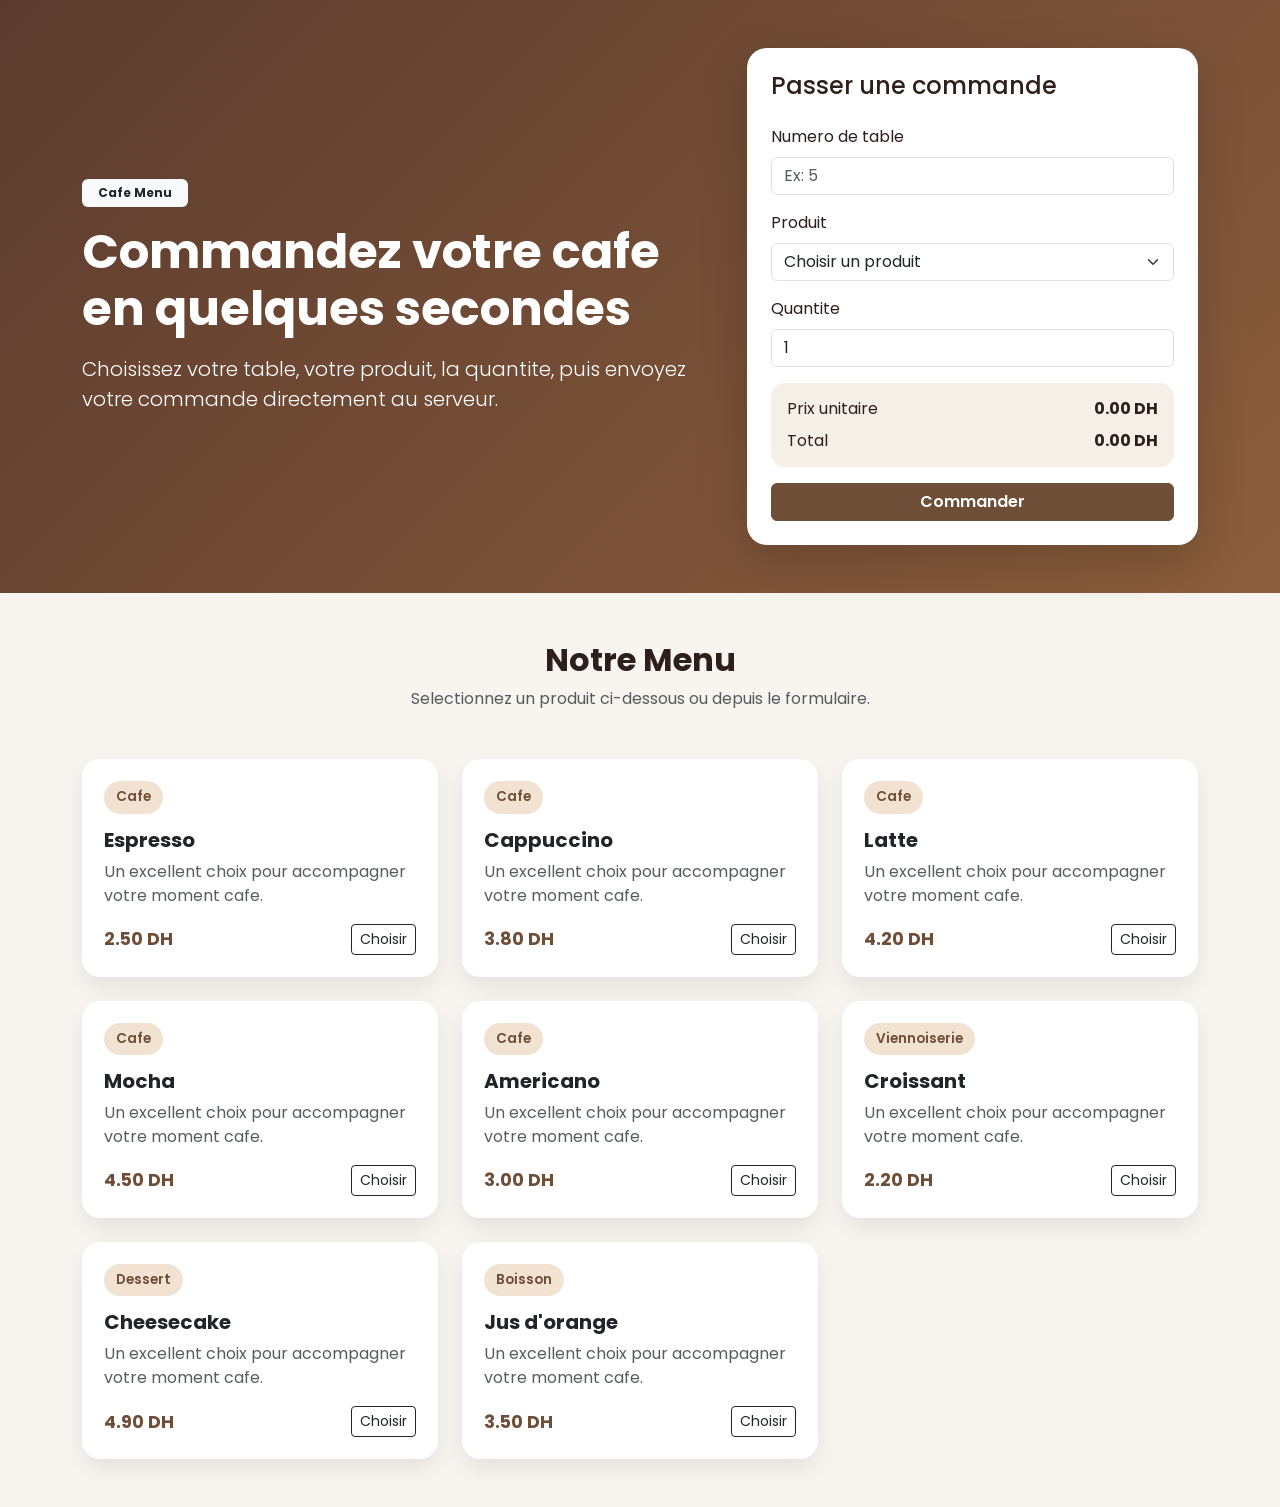
==== menu-site/index.html @ a9805c53 "feat: Add mobile app for cafe ordering system with API integration - Implemented ApiService for hand" ====
<!DOCTYPE html>
<html lang="fr">
<head>
  <meta charset="UTF-8" />
  <meta name="viewport" content="width=device-width, initial-scale=1.0" />
  <title>Cafe Menu</title>
  <link rel="preconnect" href="https://fonts.googleapis.com" />
  <link rel="preconnect" href="https://fonts.gstatic.com" crossorigin />
  <link href="https://fonts.googleapis.com/css2?family=Poppins:wght@400;500;600;700&display=swap" rel="stylesheet" />
  <link href="https://cdn.jsdelivr.net/npm/bootstrap@5.3.3/dist/css/bootstrap.min.css" rel="stylesheet" />
  <link rel="stylesheet" href="style.css" />
</head>
<body>
  <header class="hero-section text-white">
    <div class="container py-5">
      <div class="row align-items-center g-4">
        <div class="col-lg-7">
          <span class="badge bg-light text-dark px-3 py-2 mb-3">Cafe Menu</span>
          <h1 class="display-5 fw-bold mb-3">Commandez votre cafe en quelques secondes</h1>
          <p class="lead mb-0">
            Choisissez votre table, votre produit, la quantite, puis envoyez votre commande directement au serveur.
          </p>
        </div>
        <div class="col-lg-5">
          <div class="order-box shadow-lg">
            <h2 class="h4 mb-4">Passer une commande</h2>

            <form id="orderForm">
              <div class="mb-3">
                <label for="tableNumber" class="form-label">Numero de table</label>
                <input
                  type="number"
                  id="tableNumber"
                  class="form-control"
                  min="1"
                  placeholder="Ex: 5"
                  required
                />
              </div>

              <div class="mb-3">
                <label for="productSelect" class="form-label">Produit</label>
                <select id="productSelect" class="form-select" required>
                  <option value="">Choisir un produit</option>
                </select>
              </div>

              <div class="mb-3">
                <label for="quantity" class="form-label">Quantite</label>
                <input
                  type="number"
                  id="quantity"
                  class="form-control"
                  min="1"
                  value="1"
                  required
                />
              </div>

              <div class="summary-box mb-3">
                <div class="d-flex justify-content-between">
                  <span>Prix unitaire</span>
                  <strong id="unitPrice">0.00 DH</strong>
                </div>
                <div class="d-flex justify-content-between mt-2">
                  <span>Total</span>
                  <strong id="totalPrice">0.00 DH</strong>
                </div>
              </div>

              <button type="submit" id="submitBtn" class="btn btn-coffee w-100">
                Commander
              </button>
            </form>

            <div id="messageBox" class="alert mt-3 d-none" role="alert"></div>
          </div>
        </div>
      </div>
    </div>
  </header>

  <main class="py-5">
    <section class="container">
      <div class="text-center mb-5">
        <h2 class="fw-bold">Notre Menu</h2>
        <p class="text-muted">Selectionnez un produit ci-dessous ou depuis le formulaire.</p>
      </div>

      <div class="row g-4" id="menuContainer"></div>
    </section>
  </main>

  <script src="script.js"></script>
</body>
</html>
---- menu-site/style.css ----
body {
  font-family: 'Poppins', sans-serif;
  background: #f8f5f1;
  color: #2d1f1a;
}

.hero-section {
  background: linear-gradient(135deg, #5c3b2e, #8b5e3c);
}

.order-box {
  background: #ffffff;
  color: #2d1f1a;
  border-radius: 20px;
  padding: 24px;
}

.btn-coffee {
  background-color: #6f4e37;
  border-color: #6f4e37;
  color: #fff;
  font-weight: 600;
}

.btn-coffee:hover {
  background-color: #5c4030;
  border-color: #5c4030;
  color: #fff;
}

.summary-box {
  background: #f6efe8;
  border-radius: 14px;
  padding: 14px 16px;
}

.menu-card {
  border: none;
  border-radius: 18px;
  overflow: hidden;
  box-shadow: 0 10px 25px rgba(0, 0, 0, 0.08);
  transition: transform 0.2s ease, box-shadow 0.2s ease;
  height: 100%;
}

.menu-card:hover {
  transform: translateY(-5px);
  box-shadow: 0 14px 30px rgba(0, 0, 0, 0.12);
}

.menu-card .card-body {
  padding: 22px;
}

.menu-price {
  color: #6f4e37;
  font-weight: 700;
  font-size: 1.1rem;
}

.menu-badge {
  background: #f1e2d2;
  color: #6f4e37;
  font-weight: 600;
  border-radius: 999px;
  padding: 6px 12px;
  font-size: 0.85rem;
  display: inline-block;
  margin-bottom: 14px;
}

@media (max-width: 991.98px) {
  .hero-section .display-5 {
    font-size: 2.2rem;
  }
}

@media (max-width: 575.98px) {
  .order-box {
    padding: 18px;
  }

  .hero-section .display-5 {
    font-size: 1.8rem;
  }
}
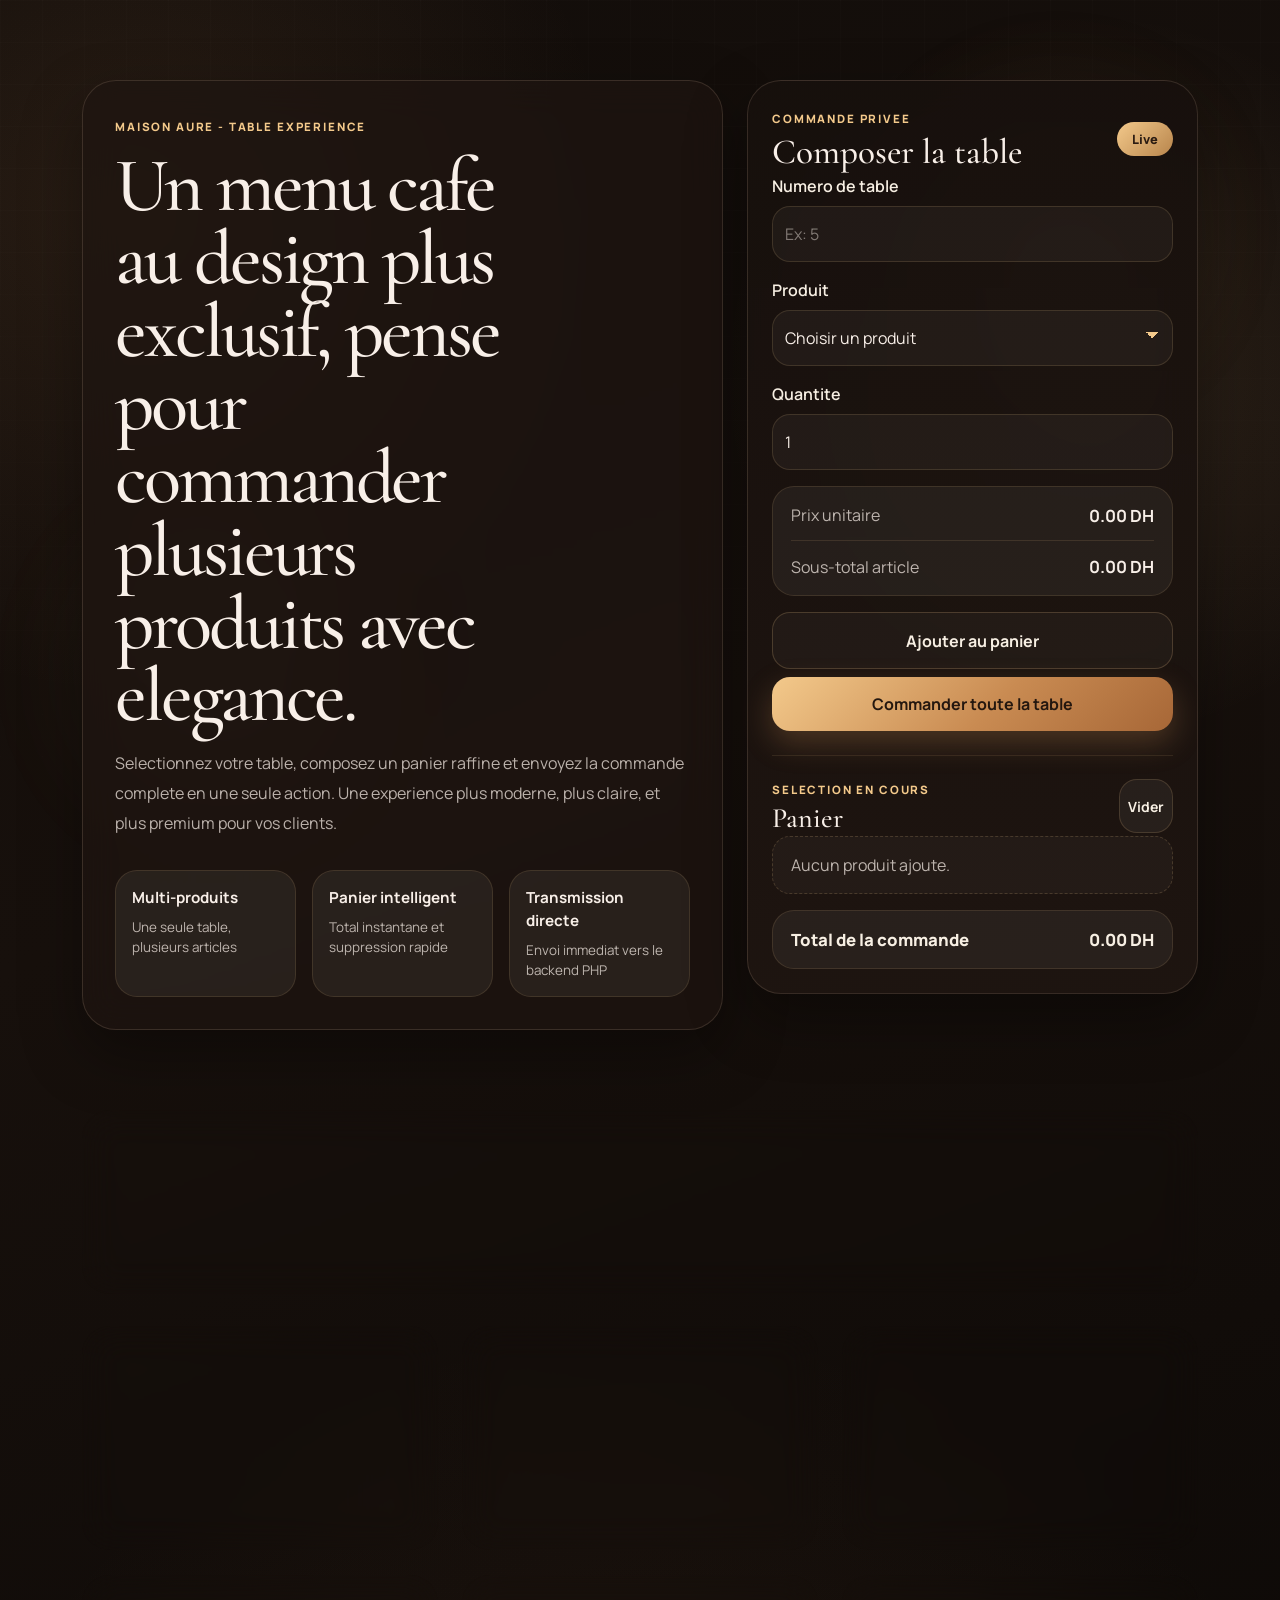
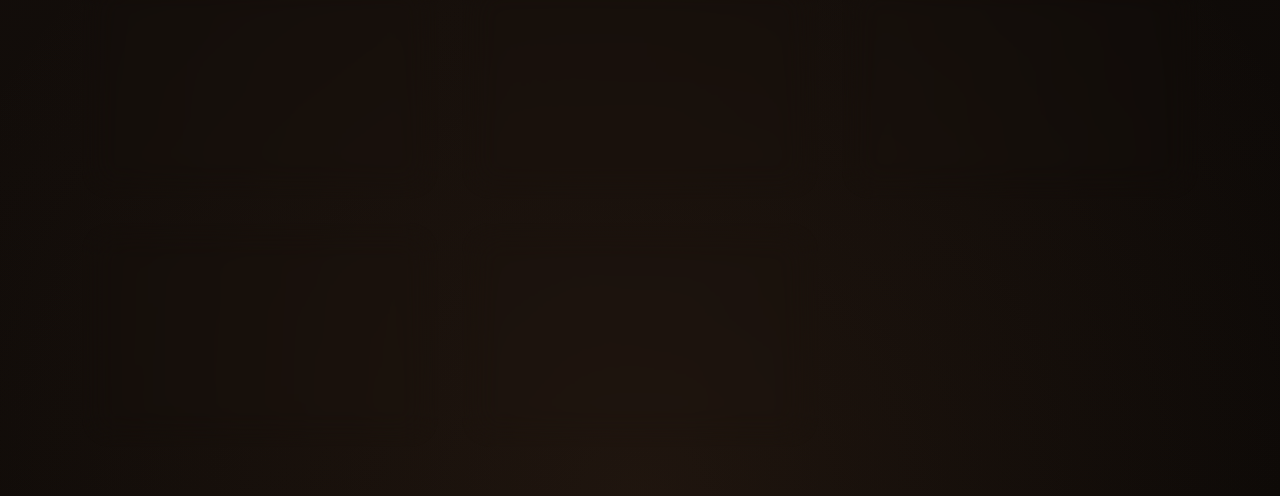
==== commit e05af1b9: "feat: Enhance cafe ordering system with cart functionality and order details screen" ====
--- a/menu-site/index.html
+++ b/menu-site/index.html
@@ -3,88 +3,144 @@
 <head>
   <meta charset="UTF-8" />
   <meta name="viewport" content="width=device-width, initial-scale=1.0" />
-  <title>Cafe Menu</title>
+  <title>Maison Aure | Cafe Menu</title>
   <link rel="preconnect" href="https://fonts.googleapis.com" />
   <link rel="preconnect" href="https://fonts.gstatic.com" crossorigin />
-  <link href="https://fonts.googleapis.com/css2?family=Poppins:wght@400;500;600;700&display=swap" rel="stylesheet" />
+  <link href="https://fonts.googleapis.com/css2?family=Manrope:wght@400;500;600;700;800&family=Cormorant+Garamond:wght@500;600;700&display=swap" rel="stylesheet" />
   <link href="https://cdn.jsdelivr.net/npm/bootstrap@5.3.3/dist/css/bootstrap.min.css" rel="stylesheet" />
   <link rel="stylesheet" href="style.css" />
 </head>
 <body>
-  <header class="hero-section text-white">
-    <div class="container py-5">
-      <div class="row align-items-center g-4">
-        <div class="col-lg-7">
-          <span class="badge bg-light text-dark px-3 py-2 mb-3">Cafe Menu</span>
-          <h1 class="display-5 fw-bold mb-3">Commandez votre cafe en quelques secondes</h1>
-          <p class="lead mb-0">
-            Choisissez votre table, votre produit, la quantite, puis envoyez votre commande directement au serveur.
-          </p>
+  <div class="page-backdrop"></div>
+  <div class="glow glow-one"></div>
+  <div class="glow glow-two"></div>
+
+  <main class="site-shell">
+    <section class="hero-block container py-5 py-xl-6">
+      <div class="row g-4 align-items-start">
+        <div class="col-xl-7">
+          <div class="hero-copy reveal-card">
+            <span class="eyebrow">Maison Aure - Table Experience</span>
+            <h1 class="hero-title">Un menu cafe au design plus exclusif, pense pour commander plusieurs produits avec elegance.</h1>
+            <p class="hero-text">
+              Selectionnez votre table, composez un panier raffine et envoyez la commande complete en une seule action. Une experience plus moderne, plus claire, et plus premium pour vos clients.
+            </p>
+            <div class="hero-metrics">
+              <div class="metric-pill">
+                <strong>Multi-produits</strong>
+                <span>Une seule table, plusieurs articles</span>
+              </div>
+              <div class="metric-pill">
+                <strong>Panier intelligent</strong>
+                <span>Total instantane et suppression rapide</span>
+              </div>
+              <div class="metric-pill">
+                <strong>Transmission directe</strong>
+                <span>Envoi immediat vers le backend PHP</span>
+              </div>
+            </div>
+          </div>
         </div>
-        <div class="col-lg-5">
-          <div class="order-box shadow-lg">
-            <h2 class="h4 mb-4">Passer une commande</h2>
 
-            <form id="orderForm">
-              <div class="mb-3">
+        <div class="col-xl-5">
+          <aside class="order-panel reveal-card">
+            <div class="panel-topbar">
+              <div>
+                <p class="panel-kicker mb-1">Commande privee</p>
+                <h2 class="panel-title mb-0">Composer la table</h2>
+              </div>
+              <span class="service-badge">Live</span>
+            </div>
+
+            <form id="orderForm" class="order-form">
+              <div class="field-shell mb-3">
                 <label for="tableNumber" class="form-label">Numero de table</label>
                 <input
                   type="number"
                   id="tableNumber"
-                  class="form-control"
+                  class="form-control luxe-control"
                   min="1"
                   placeholder="Ex: 5"
                   required
                 />
               </div>
 
-              <div class="mb-3">
+              <div class="field-shell mb-3">
                 <label for="productSelect" class="form-label">Produit</label>
-                <select id="productSelect" class="form-select" required>
+                <select id="productSelect" class="form-select luxe-control" required>
                   <option value="">Choisir un produit</option>
                 </select>
               </div>
 
-              <div class="mb-3">
+              <div class="field-shell mb-3">
                 <label for="quantity" class="form-label">Quantite</label>
                 <input
                   type="number"
                   id="quantity"
-                  class="form-control"
+                  class="form-control luxe-control"
                   min="1"
                   value="1"
                   required
                 />
               </div>
 
-              <div class="summary-box mb-3">
-                <div class="d-flex justify-content-between">
+              <div class="pricing-panel mb-3">
+                <div class="pricing-row">
                   <span>Prix unitaire</span>
                   <strong id="unitPrice">0.00 DH</strong>
                 </div>
-                <div class="d-flex justify-content-between mt-2">
-                  <span>Total</span>
-                  <strong id="totalPrice">0.00 DH</strong>
+                <div class="pricing-row highlight">
+                  <span>Sous-total article</span>
+                  <strong id="linePrice">0.00 DH</strong>
                 </div>
               </div>
 
-              <button type="submit" id="submitBtn" class="btn btn-coffee w-100">
-                Commander
-              </button>
+              <div class="d-grid gap-2">
+                <button type="button" id="addToCartBtn" class="btn btn-add-cart w-100">
+                  Ajouter au panier
+                </button>
+                <button type="submit" id="submitBtn" class="btn btn-send-order w-100">
+                  Commander toute la table
+                </button>
+              </div>
             </form>
 
+            <div class="cart-shell mt-4">
+              <div class="cart-header">
+                <div>
+                  <p class="cart-label mb-1">Selection en cours</p>
+                  <h3 class="cart-title mb-0">Panier</h3>
+                </div>
+                <button type="button" id="clearCartBtn" class="btn btn-sm btn-light-clear">Vider</button>
+              </div>
+
+              <div id="cartItems" class="cart-items">
+                <p class="cart-empty mb-0">Aucun produit ajoute.</p>
+              </div>
+
+              <div class="pricing-panel mt-3 total-panel">
+                <div class="pricing-row total-row">
+                  <span>Total de la commande</span>
+                  <strong id="cartTotal">0.00 DH</strong>
+                </div>
+              </div>
+            </div>
+
             <div id="messageBox" class="alert mt-3 d-none" role="alert"></div>
-          </div>
+          </aside>
         </div>
       </div>
-    </div>
-  </header>
+    </section>
 
-  <main class="py-5">
-    <section class="container">
-      <div class="text-center mb-5">
-        <h2 class="fw-bold">Notre Menu</h2>
-        <p class="text-muted">Selectionnez un produit ci-dessous ou depuis le formulaire.</p>
+    <section class="menu-section container pb-5 pb-xl-6">
+      <div class="section-head reveal-card">
+        <div>
+          <span class="section-eyebrow">Collection signature</span>
+          <h2 class="section-title">Un menu plus net, plus premium, plus appetissant</h2>
+        </div>
+        <p class="section-copy mb-0">
+          Cliquez sur un article pour le preselectionner dans le panneau de commande, ajustez la quantite, puis ajoutez-le au panier.
+        </p>
       </div>
 
       <div class="row g-4" id="menuContainer"></div>
--- a/menu-site/style.css
+++ b/menu-site/style.css
@@ -1,86 +1,496 @@
+:root {
+  --bg: #0f0b09;
+  --surface: rgba(30, 21, 17, 0.74);
+  --surface-strong: rgba(23, 16, 13, 0.9);
+  --surface-soft: rgba(255, 247, 239, 0.08);
+  --line: rgba(245, 214, 181, 0.14);
+  --text: #f8efe8;
+  --muted: rgba(248, 239, 232, 0.72);
+  --coffee: #8f5d3b;
+  --coffee-strong: #c28755;
+  --gold: #f3c98b;
+  --cream: #f7efe3;
+  --shadow: 0 24px 60px rgba(0, 0, 0, 0.35);
+}
+
+* {
+  box-sizing: border-box;
+}
+
+html,
 body {
-  font-family: 'Poppins', sans-serif;
-  background: #f8f5f1;
-  color: #2d1f1a;
-}
-
-.hero-section {
-  background: linear-gradient(135deg, #5c3b2e, #8b5e3c);
-}
-
-.order-box {
-  background: #ffffff;
-  color: #2d1f1a;
-  border-radius: 20px;
-  padding: 24px;
-}
-
-.btn-coffee {
-  background-color: #6f4e37;
-  border-color: #6f4e37;
-  color: #fff;
+  min-height: 100%;
+}
+
+body {
+  margin: 0;
+  font-family: 'Manrope', sans-serif;
+  color: var(--text);
+  background:
+    radial-gradient(circle at 10% 10%, rgba(194, 135, 85, 0.12), transparent 22%),
+    radial-gradient(circle at 85% 18%, rgba(243, 201, 139, 0.1), transparent 18%),
+    radial-gradient(circle at 50% 100%, rgba(143, 93, 59, 0.14), transparent 35%),
+    linear-gradient(160deg, #120d0a 0%, #17100c 38%, #0b0806 100%);
+}
+
+.page-backdrop {
+  position: fixed;
+  inset: 0;
+  background-image:
+    linear-gradient(rgba(255,255,255,0.018) 1px, transparent 1px),
+    linear-gradient(90deg, rgba(255,255,255,0.018) 1px, transparent 1px);
+  background-size: 42px 42px;
+  pointer-events: none;
+  mask-image: linear-gradient(to bottom, rgba(0,0,0,0.65), rgba(0,0,0,0.18));
+}
+
+.glow {
+  position: fixed;
+  border-radius: 50%;
+  filter: blur(70px);
+  pointer-events: none;
+  opacity: 0.45;
+}
+
+.glow-one {
+  width: 240px;
+  height: 240px;
+  top: 110px;
+  right: 8%;
+  background: rgba(194, 135, 85, 0.22);
+}
+
+.glow-two {
+  width: 280px;
+  height: 280px;
+  bottom: 10%;
+  left: 6%;
+  background: rgba(243, 201, 139, 0.12);
+}
+
+.site-shell {
+  position: relative;
+  z-index: 1;
+}
+
+.py-xl-6 {
+  padding-top: 5rem !important;
+  padding-bottom: 5rem !important;
+}
+
+.reveal-card {
+  animation: rise-in 720ms ease-out;
+}
+
+.hero-copy,
+.order-panel,
+.section-head,
+.menu-card {
+  border: 1px solid var(--line);
+  background: var(--surface);
+  backdrop-filter: blur(18px);
+  box-shadow: var(--shadow);
+}
+
+.hero-copy {
+  border-radius: 34px;
+  padding: 2rem;
+  min-height: 100%;
+}
+
+.eyebrow,
+.section-eyebrow,
+.panel-kicker,
+.cart-label {
+  display: inline-block;
+  color: var(--gold);
+  text-transform: uppercase;
+  letter-spacing: 0.16em;
+  font-size: 0.72rem;
+  font-weight: 800;
+}
+
+.hero-title,
+.section-title,
+.panel-title,
+.cart-title {
+  font-family: 'Cormorant Garamond', serif;
+}
+
+.hero-title {
+  margin-top: 0.8rem;
+  margin-bottom: 1rem;
+  font-size: clamp(3rem, 6vw, 5.1rem);
+  line-height: 0.95;
+  letter-spacing: -0.04em;
+  max-width: 11ch;
+}
+
+.hero-text,
+.section-copy {
+  color: var(--muted);
+  line-height: 1.85;
+  font-size: 1rem;
+}
+
+.hero-metrics {
+  display: grid;
+  grid-template-columns: repeat(3, minmax(0, 1fr));
+  gap: 1rem;
+  margin-top: 2rem;
+}
+
+.metric-pill {
+  padding: 1rem;
+  border-radius: 22px;
+  background: rgba(255, 247, 239, 0.06);
+  border: 1px solid rgba(243, 201, 139, 0.12);
+}
+
+.metric-pill strong {
+  display: block;
+  font-size: 0.95rem;
+}
+
+.metric-pill span {
+  display: block;
+  margin-top: 0.45rem;
+  color: var(--muted);
+  font-size: 0.84rem;
+  line-height: 1.5;
+}
+
+.order-panel {
+  position: sticky;
+  top: 1.5rem;
+  border-radius: 34px;
+  padding: 1.5rem;
+  background: linear-gradient(180deg, rgba(23, 16, 13, 0.92), rgba(31, 22, 17, 0.88));
+}
+
+.panel-topbar,
+.cart-header,
+.pricing-row,
+.menu-meta,
+.menu-actions {
+  display: flex;
+  align-items: center;
+  justify-content: space-between;
+  gap: 1rem;
+}
+
+.service-badge {
+  display: inline-flex;
+  align-items: center;
+  justify-content: center;
+  min-width: 56px;
+  padding: 0.45rem 0.9rem;
+  border-radius: 999px;
+  background: linear-gradient(135deg, var(--gold), #b8854c);
+  color: #2a1b12;
+  font-weight: 800;
+  font-size: 0.8rem;
+}
+
+.panel-title {
+  font-size: 2.2rem;
+}
+
+.field-shell .form-label {
+  color: var(--cream);
   font-weight: 600;
 }
 
-.btn-coffee:hover {
-  background-color: #5c4030;
-  border-color: #5c4030;
-  color: #fff;
-}
-
-.summary-box {
-  background: #f6efe8;
-  border-radius: 14px;
-  padding: 14px 16px;
+.luxe-control {
+  min-height: 56px;
+  border-radius: 18px;
+  border: 1px solid rgba(243, 201, 139, 0.14);
+  background: rgba(255, 255, 255, 0.04);
+  color: var(--text);
+  box-shadow: none !important;
+}
+
+.luxe-control::placeholder {
+  color: rgba(248, 239, 232, 0.45);
+}
+
+.luxe-control:focus {
+  border-color: rgba(243, 201, 139, 0.42);
+  background: rgba(255, 255, 255, 0.06);
+  color: var(--text);
+}
+
+.form-select.luxe-control {
+  background-image: linear-gradient(45deg, transparent 50%, var(--gold) 50%), linear-gradient(135deg, var(--gold) 50%, transparent 50%);
+  background-position: calc(100% - 20px) calc(50% - 3px), calc(100% - 14px) calc(50% - 3px);
+  background-size: 6px 6px, 6px 6px;
+  background-repeat: no-repeat;
+}
+
+.form-select.luxe-control option {
+  color: #111;
+}
+
+.pricing-panel {
+  padding: 1rem 1.1rem;
+  border-radius: 22px;
+  background: rgba(255, 247, 239, 0.05);
+  border: 1px solid rgba(243, 201, 139, 0.12);
+}
+
+.pricing-row {
+  color: var(--muted);
+}
+
+.pricing-row strong {
+  color: var(--text);
+  font-size: 1.05rem;
+}
+
+.highlight {
+  margin-top: 0.8rem;
+  padding-top: 0.8rem;
+  border-top: 1px solid rgba(243, 201, 139, 0.12);
+}
+
+.total-row span,
+.total-row strong {
+  color: var(--cream);
+  font-size: 1.05rem;
+  font-weight: 800;
+}
+
+.btn {
+  border-radius: 18px;
+  padding-top: 0.95rem;
+  padding-bottom: 0.95rem;
+  font-weight: 700;
+  transition: transform 180ms ease, box-shadow 180ms ease, border-color 180ms ease;
+}
+
+.btn:hover {
+  transform: translateY(-1px);
+}
+
+.btn-add-cart {
+  border: 1px solid rgba(243, 201, 139, 0.2);
+  color: var(--cream);
+  background: rgba(255, 247, 239, 0.03);
+}
+
+.btn-add-cart:hover {
+  background: rgba(255, 247, 239, 0.09);
+  color: var(--cream);
+  border-color: rgba(243, 201, 139, 0.3);
+}
+
+.btn-send-order {
+  border: 0;
+  color: #24170f;
+  background: linear-gradient(135deg, var(--gold), #c98b52 55%, #a76737 100%);
+  box-shadow: 0 12px 30px rgba(201, 139, 82, 0.28);
+}
+
+.btn-send-order:hover {
+  color: #24170f;
+}
+
+.btn-light-clear {
+  border: 1px solid rgba(243, 201, 139, 0.16);
+  color: var(--cream);
+  background: rgba(255, 255, 255, 0.05);
+}
+
+.cart-shell {
+  margin-top: 1.5rem;
+  padding-top: 1.25rem;
+  border-top: 1px solid rgba(243, 201, 139, 0.1);
+}
+
+.cart-items {
+  display: flex;
+  flex-direction: column;
+  gap: 0.9rem;
+}
+
+.cart-empty {
+  padding: 1rem 1.1rem;
+  border-radius: 18px;
+  border: 1px dashed rgba(243, 201, 139, 0.18);
+  color: var(--muted);
+  background: rgba(255, 247, 239, 0.03);
+}
+
+.cart-item {
+  border-radius: 22px;
+  padding: 1rem;
+  background: rgba(255, 247, 239, 0.05);
+  border: 1px solid rgba(243, 201, 139, 0.12);
+}
+
+.cart-item-title {
+  font-weight: 700;
+  color: var(--cream);
+}
+
+.cart-item .text-muted,
+.cart-item .small {
+  color: var(--muted) !important;
+}
+
+.menu-section {
+  position: relative;
+}
+
+.section-head {
+  display: grid;
+  grid-template-columns: 1.2fr 0.8fr;
+  gap: 2rem;
+  align-items: end;
+  margin-bottom: 2rem;
+  border-radius: 28px;
+  padding: 1.5rem 1.6rem;
+}
+
+.section-title {
+  margin: 0.6rem 0 0;
+  font-size: clamp(2rem, 4vw, 3.2rem);
+  line-height: 0.98;
 }
 
 .menu-card {
-  border: none;
+  height: 100%;
+  overflow: hidden;
+  border-radius: 28px;
+  background: linear-gradient(180deg, rgba(27, 19, 16, 0.95), rgba(21, 15, 12, 0.9));
+  transition: transform 220ms ease, border-color 220ms ease, box-shadow 220ms ease;
+}
+
+.menu-card:hover {
+  transform: translateY(-6px);
+  border-color: rgba(243, 201, 139, 0.24);
+}
+
+.menu-card .card-body {
+  display: flex;
+  flex-direction: column;
+  gap: 1rem;
+  padding: 1.5rem;
+}
+
+.menu-category {
+  display: inline-flex;
+  align-items: center;
+  padding: 0.45rem 0.8rem;
+  border-radius: 999px;
+  background: rgba(243, 201, 139, 0.08);
+  color: var(--gold);
+  font-size: 0.78rem;
+  font-weight: 800;
+  letter-spacing: 0.08em;
+  text-transform: uppercase;
+}
+
+.menu-name {
+  margin: 0;
+  font-family: 'Cormorant Garamond', serif;
+  font-size: 2rem;
+  line-height: 0.95;
+}
+
+.menu-description {
+  margin: 0;
+  color: var(--muted);
+  line-height: 1.75;
+}
+
+.menu-price {
+  color: var(--cream);
+  font-size: 1.25rem;
+  font-weight: 800;
+}
+
+.menu-note {
+  color: rgba(243, 201, 139, 0.78);
+  font-size: 0.82rem;
+}
+
+.menu-pick {
+  padding: 0.78rem 1rem;
+  border-radius: 16px;
+  border: 1px solid rgba(243, 201, 139, 0.14);
+  background: rgba(255, 247, 239, 0.04);
+  color: var(--cream);
+  font-weight: 700;
+}
+
+.menu-pick:hover {
+  background: rgba(255, 247, 239, 0.09);
+  color: var(--cream);
+}
+
+.alert {
+  border: 0;
   border-radius: 18px;
-  overflow: hidden;
-  box-shadow: 0 10px 25px rgba(0, 0, 0, 0.08);
-  transition: transform 0.2s ease, box-shadow 0.2s ease;
-  height: 100%;
-}
-
-.menu-card:hover {
-  transform: translateY(-5px);
-  box-shadow: 0 14px 30px rgba(0, 0, 0, 0.12);
-}
-
-.menu-card .card-body {
-  padding: 22px;
-}
-
-.menu-price {
-  color: #6f4e37;
-  font-weight: 700;
-  font-size: 1.1rem;
-}
-
-.menu-badge {
-  background: #f1e2d2;
-  color: #6f4e37;
-  font-weight: 600;
-  border-radius: 999px;
-  padding: 6px 12px;
-  font-size: 0.85rem;
-  display: inline-block;
-  margin-bottom: 14px;
-}
-
-@media (max-width: 991.98px) {
-  .hero-section .display-5 {
-    font-size: 2.2rem;
-  }
-}
-
-@media (max-width: 575.98px) {
-  .order-box {
-    padding: 18px;
-  }
-
-  .hero-section .display-5 {
-    font-size: 1.8rem;
-  }
-}
+}
+
+.alert-success {
+  background: rgba(65, 147, 98, 0.18);
+  color: #dff8e7;
+}
+
+.alert-danger {
+  background: rgba(165, 66, 66, 0.22);
+  color: #ffdede;
+}
+
+.alert-secondary {
+  background: rgba(255, 247, 239, 0.1);
+  color: var(--cream);
+}
+
+@keyframes rise-in {
+  from {
+    opacity: 0;
+    transform: translateY(18px);
+  }
+  to {
+    opacity: 1;
+    transform: translateY(0);
+  }
+}
+
+@media (max-width: 1199.98px) {
+  .hero-metrics,
+  .section-head {
+    grid-template-columns: 1fr;
+  }
+
+  .order-panel {
+    position: static;
+  }
+}
+
+@media (max-width: 767.98px) {
+  .hero-copy,
+  .order-panel,
+  .section-head,
+  .menu-card {
+    border-radius: 24px;
+  }
+
+  .hero-title {
+    max-width: none;
+    font-size: 2.75rem;
+  }
+
+  .hero-copy,
+  .order-panel,
+  .section-head {
+    padding: 1.25rem;
+  }
+
+  .panel-title {
+    font-size: 1.9rem;
+  }
+}
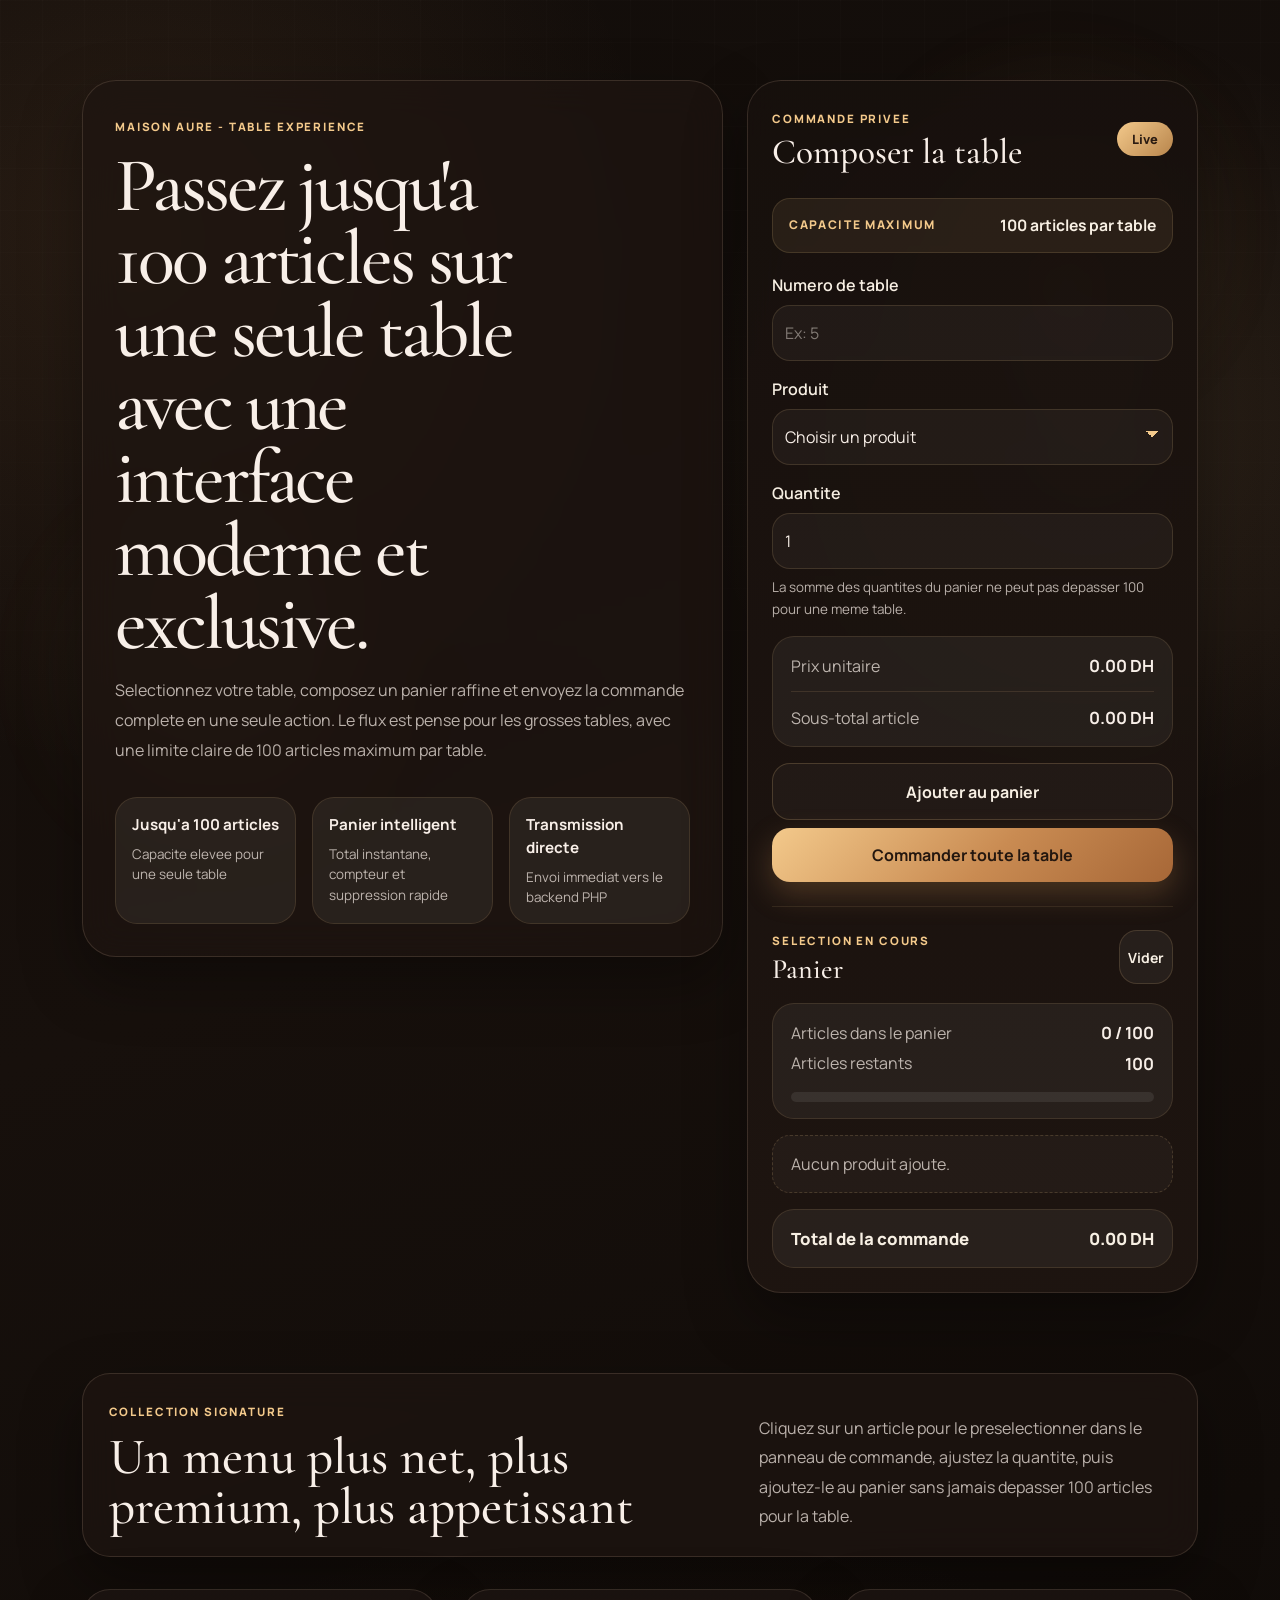
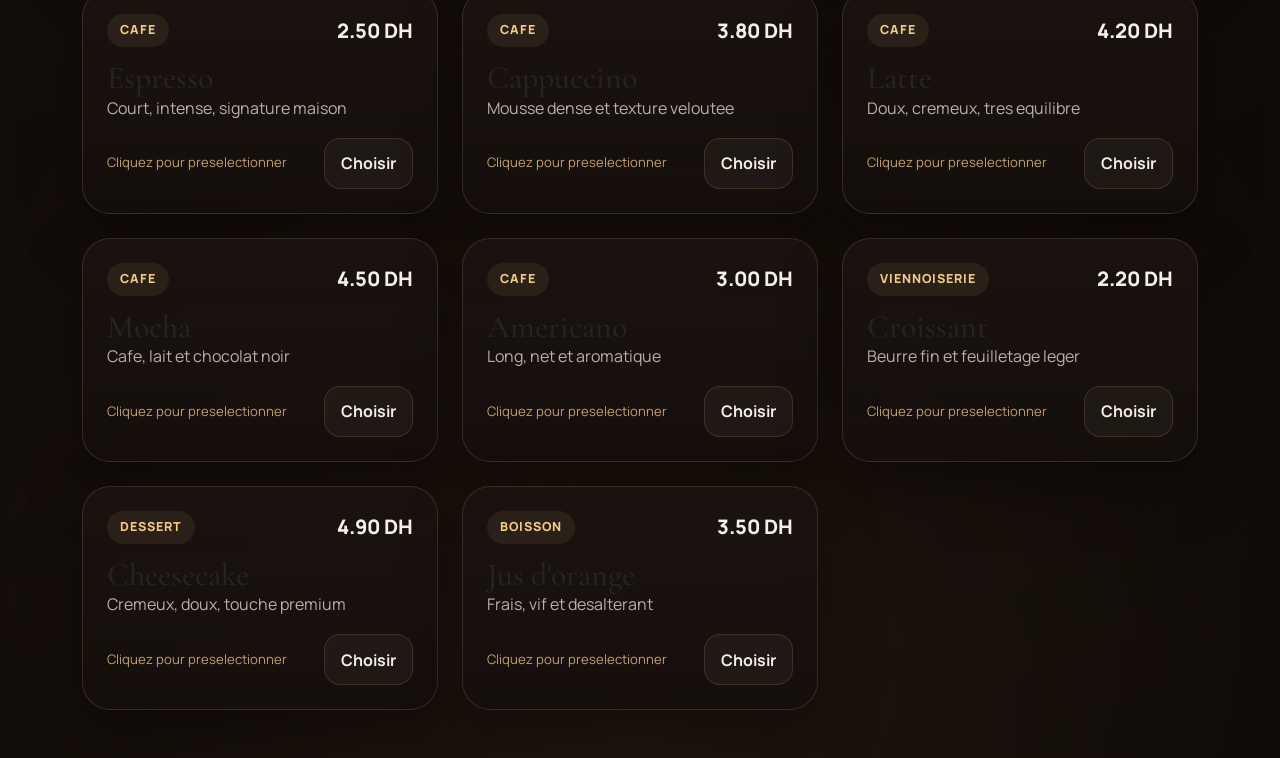
==== commit 7910f774: "feat: Implement capacity tracking for table orders with a maximum limit of 100 items" ====
--- a/menu-site/index.html
+++ b/menu-site/index.html
@@ -21,18 +21,18 @@
         <div class="col-xl-7">
           <div class="hero-copy reveal-card">
             <span class="eyebrow">Maison Aure - Table Experience</span>
-            <h1 class="hero-title">Un menu cafe au design plus exclusif, pense pour commander plusieurs produits avec elegance.</h1>
+            <h1 class="hero-title">Passez jusqu'a 100 articles sur une seule table avec une interface moderne et exclusive.</h1>
             <p class="hero-text">
-              Selectionnez votre table, composez un panier raffine et envoyez la commande complete en une seule action. Une experience plus moderne, plus claire, et plus premium pour vos clients.
+              Selectionnez votre table, composez un panier raffine et envoyez la commande complete en une seule action. Le flux est pense pour les grosses tables, avec une limite claire de 100 articles maximum par table.
             </p>
             <div class="hero-metrics">
               <div class="metric-pill">
-                <strong>Multi-produits</strong>
-                <span>Une seule table, plusieurs articles</span>
+                <strong>Jusqu'a 100 articles</strong>
+                <span>Capacite elevee pour une seule table</span>
               </div>
               <div class="metric-pill">
                 <strong>Panier intelligent</strong>
-                <span>Total instantane et suppression rapide</span>
+                <span>Total instantane, compteur et suppression rapide</span>
               </div>
               <div class="metric-pill">
                 <strong>Transmission directe</strong>
@@ -50,6 +50,11 @@
                 <h2 class="panel-title mb-0">Composer la table</h2>
               </div>
               <span class="service-badge">Live</span>
+            </div>
+
+            <div class="limit-banner mt-4">
+              <span class="limit-banner-label">Capacite maximum</span>
+              <strong>100 articles par table</strong>
             </div>
 
             <form id="orderForm" class="order-form">
@@ -72,17 +77,19 @@
                 </select>
               </div>
 
-              <div class="field-shell mb-3">
+              <div class="field-shell mb-2">
                 <label for="quantity" class="form-label">Quantite</label>
                 <input
                   type="number"
                   id="quantity"
                   class="form-control luxe-control"
                   min="1"
+                  max="100"
                   value="1"
                   required
                 />
               </div>
+              <p class="quantity-hint">La somme des quantites du panier ne peut pas depasser 100 pour une meme table.</p>
 
               <div class="pricing-panel mb-3">
                 <div class="pricing-row">
@@ -114,7 +121,21 @@
                 <button type="button" id="clearCartBtn" class="btn btn-sm btn-light-clear">Vider</button>
               </div>
 
-              <div id="cartItems" class="cart-items">
+              <div class="capacity-card mt-3">
+                <div class="capacity-row">
+                  <span>Articles dans le panier</span>
+                  <strong><span id="cartCount">0</span> / 100</strong>
+                </div>
+                <div class="capacity-row muted-row">
+                  <span>Articles restants</span>
+                  <strong id="remainingCount">100</strong>
+                </div>
+                <div class="capacity-track mt-3">
+                  <div id="capacityFill" class="capacity-fill"></div>
+                </div>
+              </div>
+
+              <div id="cartItems" class="cart-items mt-3">
                 <p class="cart-empty mb-0">Aucun produit ajoute.</p>
               </div>
 
@@ -139,7 +160,7 @@
           <h2 class="section-title">Un menu plus net, plus premium, plus appetissant</h2>
         </div>
         <p class="section-copy mb-0">
-          Cliquez sur un article pour le preselectionner dans le panneau de commande, ajustez la quantite, puis ajoutez-le au panier.
+          Cliquez sur un article pour le preselectionner dans le panneau de commande, ajustez la quantite, puis ajoutez-le au panier sans jamais depasser 100 articles pour la table.
         </p>
       </div>
 
--- a/menu-site/style.css
+++ b/menu-site/style.css
@@ -172,7 +172,8 @@
 .cart-header,
 .pricing-row,
 .menu-meta,
-.menu-actions {
+.menu-actions,
+.capacity-row {
   display: flex;
   align-items: center;
   justify-content: space-between;
@@ -196,6 +197,31 @@
   font-size: 2.2rem;
 }
 
+.limit-banner {
+  display: flex;
+  justify-content: space-between;
+  align-items: center;
+  gap: 1rem;
+  margin-bottom: 1.25rem;
+  padding: 0.95rem 1rem;
+  border-radius: 18px;
+  background: rgba(243, 201, 139, 0.08);
+  border: 1px solid rgba(243, 201, 139, 0.14);
+}
+
+.limit-banner-label {
+  color: var(--gold);
+  font-size: 0.75rem;
+  font-weight: 800;
+  letter-spacing: 0.14em;
+  text-transform: uppercase;
+}
+
+.limit-banner strong {
+  color: var(--cream);
+  font-size: 0.98rem;
+}
+
 .field-shell .form-label {
   color: var(--cream);
   font-weight: 600;
@@ -231,18 +257,28 @@
   color: #111;
 }
 
-.pricing-panel {
+.quantity-hint {
+  margin-bottom: 1rem;
+  color: var(--muted);
+  font-size: 0.84rem;
+  line-height: 1.6;
+}
+
+.pricing-panel,
+.capacity-card {
   padding: 1rem 1.1rem;
   border-radius: 22px;
   background: rgba(255, 247, 239, 0.05);
   border: 1px solid rgba(243, 201, 139, 0.12);
 }
 
-.pricing-row {
+.pricing-row,
+.capacity-row {
   color: var(--muted);
 }
 
-.pricing-row strong {
+.pricing-row strong,
+.capacity-row strong {
   color: var(--text);
   font-size: 1.05rem;
 }
@@ -251,6 +287,26 @@
   margin-top: 0.8rem;
   padding-top: 0.8rem;
   border-top: 1px solid rgba(243, 201, 139, 0.12);
+}
+
+.muted-row {
+  margin-top: 0.35rem;
+}
+
+.capacity-track {
+  width: 100%;
+  height: 10px;
+  border-radius: 999px;
+  background: rgba(255, 255, 255, 0.08);
+  overflow: hidden;
+}
+
+.capacity-fill {
+  width: 0%;
+  height: 100%;
+  border-radius: inherit;
+  background: linear-gradient(135deg, var(--gold), #c98b52 55%, #a76737 100%);
+  transition: width 180ms ease;
 }
 
 .total-row span,
